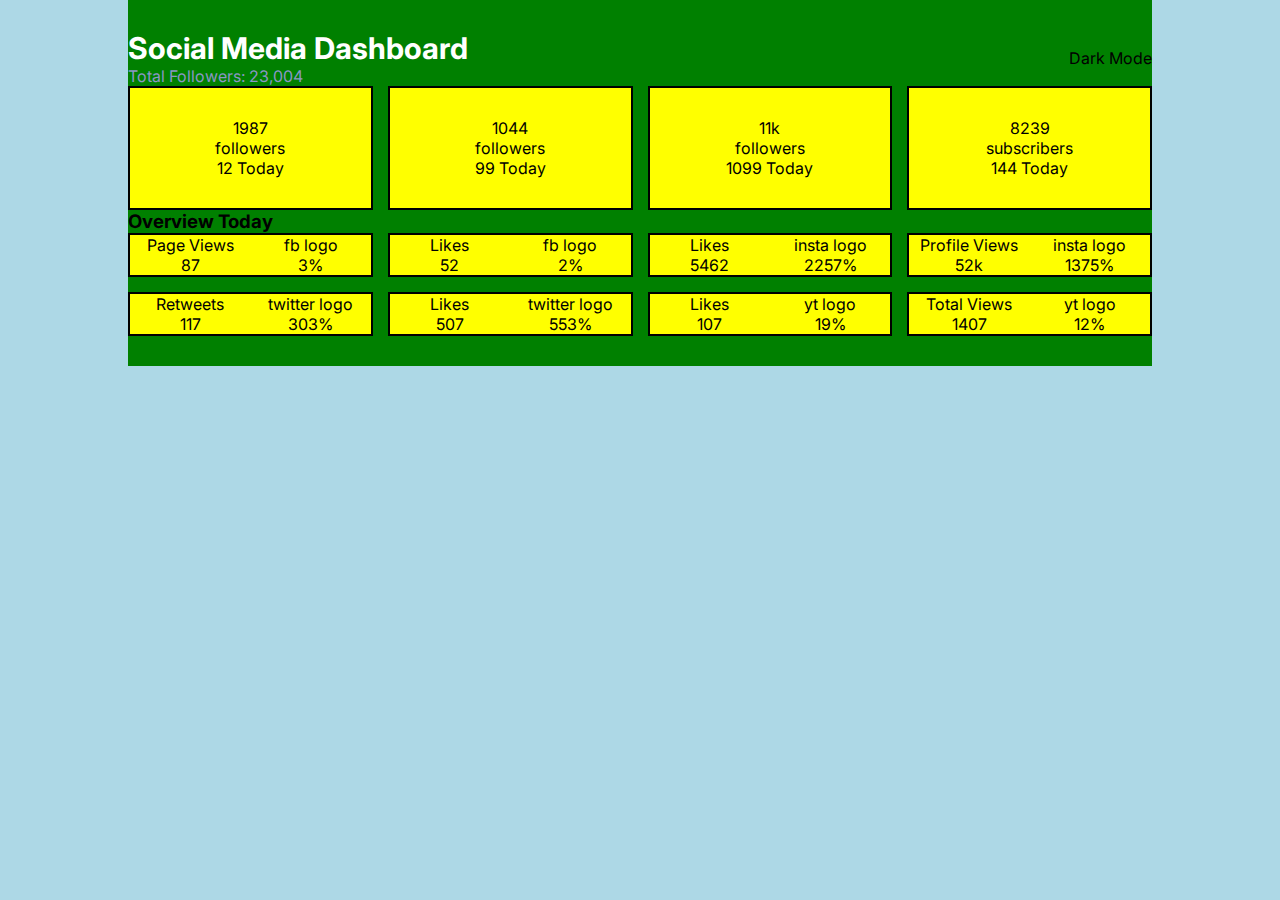
==== socialMediaDashboard/index.html @ 76df914e "/" ====
<!DOCTYPE html>
<html lang="en">
  <head>
    <meta charset="UTF-8" />
    <meta name="viewport" content="width=device-width, initial-scale=1.0" />
    <title>Document</title>
    <link rel="stylesheet" href="style.css" />
  </head>
  <body>
    <div class="grid-container">
      <header>
        <div id="dashboard">
          <h2>Social Media Dashboard</h2>
          <p>Total Followers: 23,004</p>
        </div>
        <div id="theme">
          <p>Dark Mode</p>
        </div>
      </header>
      <article>
        <div class="social-media">
          <!-- facebook icon -->
          <p>1987</p>
          <p>followers</p>
          <p>12 Today</p>
        </div>

        <div class="social-media">
          <!-- twitter icon -->
          <p>1044</p>
          <p>followers</p>
          <p>99 Today</p>
        </div>

        <div class="social-media">
          <!-- insta icon -->
          <p>11k</p>
          <p>followers</p>
          <p>1099 Today</p>
        </div>

        <div class="social-media">
          <!-- youtube icon -->
          <p>8239</p>
          <p>subscribers</p>
          <p>144 Today</p>
        </div>
      </article>

      <section>
        <h3>Overview Today</h3>
        <div id="details">
          <div class="social-media-details">
            <p>Page Views</p>
            <p>fb logo</p>
            <p>87</p>
            <p>3%</p>
          </div>
          <div class="social-media-details">
            <p>Likes</p>
            <p>fb logo</p>
            <p>52</p>
            <p>2%</p>
          </div>
          <div class="social-media-details">
            <p>Likes</p>
            <p>insta logo</p>
            <p>5462</p>
            <p>2257%</p>
          </div>
          <div class="social-media-details">
            <p>Profile Views</p>
            <p>insta logo</p>
            <p>52k</p>
            <p>1375%</p>
          </div>
          <div class="social-media-details">
            <p>Retweets</p>
            <p>twitter logo</p>
            <p>117</p>
            <p>303%</p>
          </div>
          <div class="social-media-details">
            <p>Likes</p>
            <p>twitter logo</p>
            <p>507</p>
            <p>553%</p>
          </div>
          <div class="social-media-details">
            <p>Likes</p>
            <p>yt logo</p>
            <p>107</p>
            <p>19%</p>
          </div>
          <div class="social-media-details">
            <p>Total Views</p>
            <p>yt logo</p>
            <p>1407</p>
            <p>12%</p>
          </div>
        </div>
      </section>
    </div>
  </body>
</html>
---- socialMediaDashboard/style.css ----
@import url("https://fonts.googleapis.com/css2?family=Inter:wght@400;700&display=swap");

body {
  font-family: Inter;
  background-color: lightblue;
}

* {
  margin: 0;
  padding: 0;
  box-sizing: border-box;
}

.grid-container {
  display: grid;
  width: 80%;
  background-color: green;
  margin: 0 auto;
  grid-template-columns: 1fr;
  padding: 30px 0;
}

header {
  display: flex;
}

header #dashboard h2 {
  color: white;
  font-size: 30px;
}

header #dashboard p {
  color: hsl(228, 34%, 66%);
}

header #theme {
  margin: auto 0 auto auto;
}

article {
  display: grid;
  grid-template-columns: repeat(4, 1fr);
  grid-gap: 15px;
}

article .social-media {
  padding: 30px;
  background-color: yellow;
  border: 2px solid black;
  text-align: center;
}

#details {
  display: grid;
  grid-template-columns: repeat(4, 1fr);
  grid-template-rows: 1fr;
  grid-gap: 15px;
}

.social-media-details {
  /* padding: 10px; */
  background-color: yellow;
  border: 2px solid black;
  text-align: center;
  display: grid;
  grid-template-columns: 1fr 1fr;
}
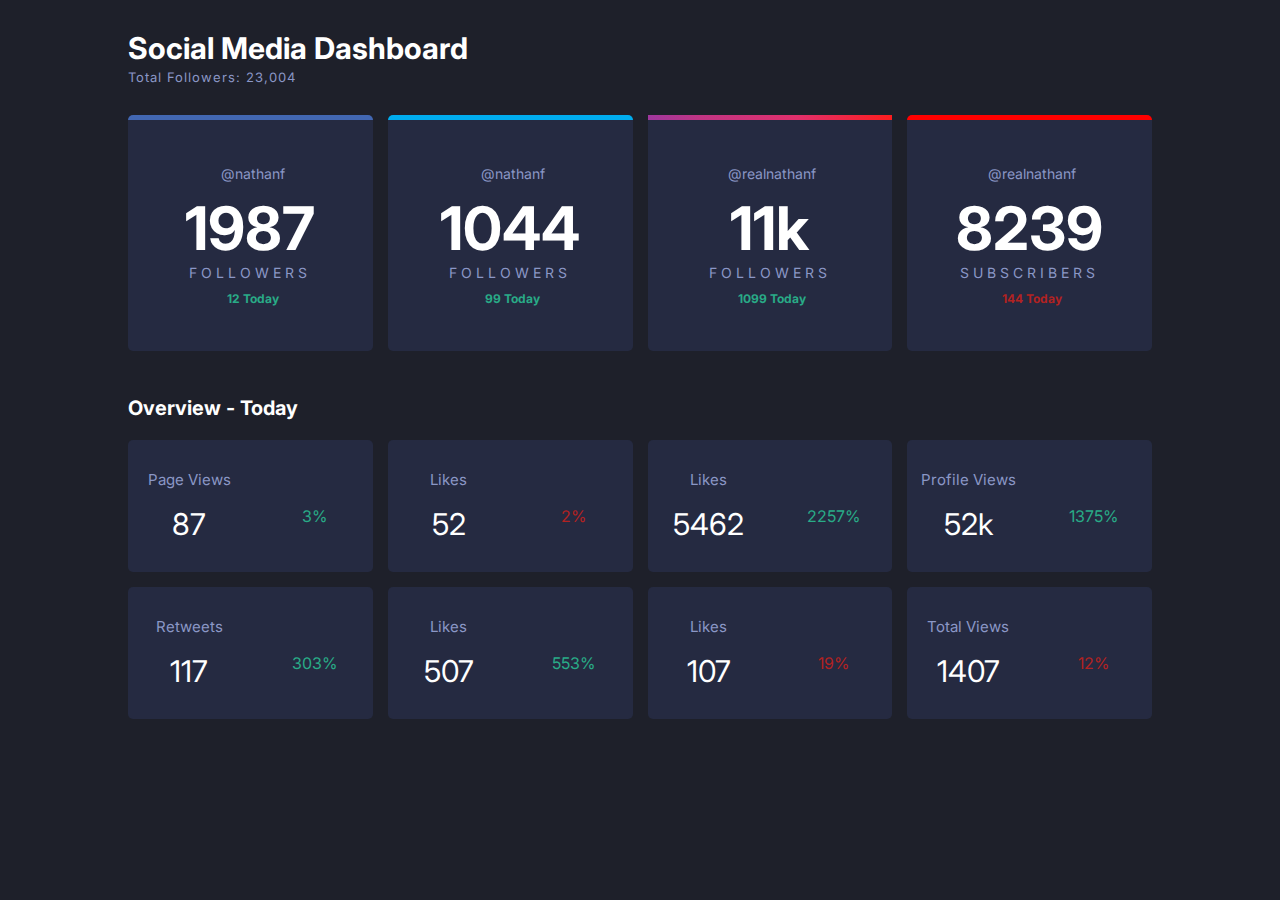
==== commit 6ff13856: "just need to add some media queries" ====
--- a/socialMediaDashboard/index.html
+++ b/socialMediaDashboard/index.html
@@ -4,99 +4,148 @@
     <meta charset="UTF-8" />
     <meta name="viewport" content="width=device-width, initial-scale=1.0" />
     <title>Document</title>
+    <link
+      rel="stylesheet"
+      href="https://cdnjs.cloudflare.com/ajax/libs/font-awesome/5.15.1/css/all.min.css"
+      integrity="sha512-+4zCK9k+qNFUR5X+cKL9EIR+ZOhtIloNl9GIKS57V1MyNsYpYcUrUeQc9vNfzsWfV28IaLL3i96P9sdNyeRssA=="
+      crossorigin="anonymous"
+    />
     <link rel="stylesheet" href="style.css" />
   </head>
   <body>
     <div class="grid-container">
       <header>
-        <div id="dashboard">
-          <h2>Social Media Dashboard</h2>
-          <p>Total Followers: 23,004</p>
-        </div>
-        <div id="theme">
-          <p>Dark Mode</p>
-        </div>
+        <h2>Social Media Dashboard</h2>
+        <p>Total Followers: 23,004</p>
       </header>
       <article>
-        <div class="social-media">
-          <!-- facebook icon -->
+        <div class="social-media facebook">
+          <div class="social-handle">
+            <i class="fab fa-facebook-square fa-lg"></i>
+            <p>@nathanf</p>
+          </div>
           <p>1987</p>
           <p>followers</p>
-          <p>12 Today</p>
+          <div class="today-stat positive">
+            <i class="fas fa-sort-up"></i>
+            <p>12 Today</p>
+          </div>
         </div>
 
-        <div class="social-media">
-          <!-- twitter icon -->
+        <div class="social-media twitter">
+          <div class="social-handle">
+            <i class="fab fa-twitter fa-lg"></i>
+            <p>@nathanf</p>
+          </div>
           <p>1044</p>
           <p>followers</p>
-          <p>99 Today</p>
+          <div class="today-stat positive">
+            <i class="fas fa-sort-up"></i>
+            <p>99 Today</p>
+          </div>
         </div>
 
-        <div class="social-media">
-          <!-- insta icon -->
+        <div class="social-media instagram">
+          <div class="social-handle">
+            <i class="fab fa-instagram fa-lg"></i>
+            <p>@realnathanf</p>
+          </div>
           <p>11k</p>
           <p>followers</p>
-          <p>1099 Today</p>
+          <div class="today-stat positive">
+            <i class="fas fa-sort-up"></i>
+            <p>1099 Today</p>
+          </div>
         </div>
 
-        <div class="social-media">
-          <!-- youtube icon -->
+        <div class="social-media youtube">
+          <div class="social-handle">
+            <i class="fab fa-youtube fa-lg"></i>
+            <p>@realnathanf</p>
+          </div>
           <p>8239</p>
           <p>subscribers</p>
-          <p>144 Today</p>
+          <div class="today-stat negative">
+            <i class="fas fa-sort-down"></i>
+            <p>144 Today</p>
+          </div>
         </div>
       </article>
 
       <section>
-        <h3>Overview Today</h3>
+        <h3>Overview - Today</h3>
         <div id="details">
           <div class="social-media-details">
             <p>Page Views</p>
-            <p>fb logo</p>
+            <i class="fab fa-facebook-square fa-lg"></i>
             <p>87</p>
-            <p>3%</p>
+            <div class="today-stat positive">
+              <i class="fas fa-sort-up"></i>
+              <p>3%</p>
+            </div>
           </div>
           <div class="social-media-details">
             <p>Likes</p>
-            <p>fb logo</p>
+            <i class="fab fa-facebook-square fa-lg"></i>
             <p>52</p>
-            <p>2%</p>
+            <div class="today-stat negative">
+              <i class="fas fa-sort-down"></i>
+              <p>2%</p>
+            </div>
           </div>
           <div class="social-media-details">
             <p>Likes</p>
-            <p>insta logo</p>
+            <i class="fab fa-instagram fa-lg"></i>
             <p>5462</p>
-            <p>2257%</p>
+            <div class="today-stat positive">
+              <i class="fas fa-sort-up"></i>
+              <p>2257%</p>
+            </div>
           </div>
           <div class="social-media-details">
             <p>Profile Views</p>
-            <p>insta logo</p>
+            <i class="fab fa-instagram fa-lg"></i>
             <p>52k</p>
-            <p>1375%</p>
+            <div class="today-stat positive">
+              <i class="fas fa-sort-up"></i>
+              <p>1375%</p>
+            </div>
           </div>
           <div class="social-media-details">
             <p>Retweets</p>
-            <p>twitter logo</p>
+            <i class="fab fa-twitter fa-lg"></i>
             <p>117</p>
-            <p>303%</p>
+            <div class="today-stat positive">
+              <i class="fas fa-sort-up"></i>
+              <p>303%</p>
+            </div>
           </div>
           <div class="social-media-details">
             <p>Likes</p>
-            <p>twitter logo</p>
+            <i class="fab fa-twitter fa-lg"></i>
             <p>507</p>
-            <p>553%</p>
+            <div class="today-stat positive">
+              <i class="fas fa-sort-up"></i>
+              <p>553%</p>
+            </div>
           </div>
           <div class="social-media-details">
             <p>Likes</p>
-            <p>yt logo</p>
+            <i class="fab fa-youtube fa-lg"></i>
             <p>107</p>
-            <p>19%</p>
+            <div class="today-stat negative">
+              <i class="fas fa-sort-down"></i>
+              <p>19%</p>
+            </div>
           </div>
           <div class="social-media-details">
             <p>Total Views</p>
-            <p>yt logo</p>
+            <i class="fab fa-youtube fa-lg"></i>
             <p>1407</p>
-            <p>12%</p>
+            <div class="today-stat negative">
+              <i class="fas fa-sort-down"></i>
+              <p>12%</p>
+            </div>
           </div>
         </div>
       </section>
--- a/socialMediaDashboard/style.css
+++ b/socialMediaDashboard/style.css
@@ -1,8 +1,25 @@
 @import url("https://fonts.googleapis.com/css2?family=Inter:wght@400;700&display=swap");
+
+:root {
+  --facebook-color: #4267b2;
+  --instagram-color: linear-gradient(
+    45deg,
+    #405de6,
+    #5851db,
+    #833ab4,
+    #c13584,
+    #e1306c,
+    #fd1d1d
+  );
+  --twitter-color: #00acee;
+  --youtube-color: #ff0000;
+  --text-color: hsl(228, 34%, 66%);
+  --bg-card: hsl(228, 28%, 20%);
+}
 
 body {
   font-family: Inter;
-  background-color: lightblue;
+  background-color: hsl(230, 17%, 14%);
 }
 
 * {
@@ -14,7 +31,6 @@
 .grid-container {
   display: grid;
   width: 80%;
-  background-color: green;
   margin: 0 auto;
   grid-template-columns: 1fr;
   padding: 30px 0;
@@ -22,19 +38,20 @@
 
 header {
   display: flex;
+  flex-direction: column;
+  margin-bottom: 30px;
 }
 
-header #dashboard h2 {
+header h2 {
   color: white;
   font-size: 30px;
 }
 
-header #dashboard p {
-  color: hsl(228, 34%, 66%);
-}
-
-header #theme {
-  margin: auto 0 auto auto;
+header p {
+  color: var(--text-color);
+  font-size: 13px;
+  margin-top: 3px;
+  letter-spacing: 1px;
 }
 
 article {
@@ -44,10 +61,93 @@
 }
 
 article .social-media {
-  padding: 30px;
-  background-color: yellow;
-  border: 2px solid black;
+  padding: 45px 0;
+  background-color: var(--bg-card);
+  border-radius: 5px;
   text-align: center;
+  display: flex;
+  flex-direction: column;
+}
+
+.facebook {
+  border-top: 5px solid var(--facebook-color);
+}
+
+.fa-facebook-square {
+  color: var(--facebook-color);
+}
+
+.twitter {
+  border-top: 5px solid var(--twitter-color);
+}
+
+.fa-twitter {
+  color: var(--twitter-color);
+}
+
+.instagram {
+  border-top: 5px solid;
+  border-image-source: var(--instagram-color);
+  border-image-slice: 1;
+}
+
+.fa-instagram {
+  background: var(--instagram-color);
+  -webkit-background-clip: text;
+  -webkit-text-fill-color: transparent;
+}
+
+.youtube {
+  border-top: 5px solid var(--youtube-color);
+}
+
+.fa-youtube {
+  color: var(--youtube-color);
+}
+
+article .social-handle,
+.today-stat {
+  display: flex;
+  justify-content: center;
+}
+
+article .social-handle i,
+article .today-stat i {
+  margin-top: auto;
+  margin-right: 5px;
+}
+
+article .social-media .social-handle p {
+  color: var(--text-color);
+  font-size: 14px;
+}
+
+article .social-media p:nth-last-of-type(2) {
+  font-size: 60px;
+  font-weight: bold;
+  color: white;
+  margin-top: 10px;
+}
+
+article .social-media p:nth-child(2n + 1) {
+  color: var(--text-color);
+  letter-spacing: 4px;
+  text-transform: uppercase;
+  font-size: 14px;
+  margin-bottom: 10px;
+}
+
+article .today-stat {
+  font-size: 12px;
+  font-weight: bold;
+}
+
+.positive {
+  color: #29ab87;
+}
+
+.negative {
+  color: #b22222;
 }
 
 #details {
@@ -57,11 +157,37 @@
   grid-gap: 15px;
 }
 
+section h3 {
+  font-size: 20px;
+  color: white;
+  margin-top: 45px;
+  margin-bottom: 20px;
+}
+
 .social-media-details {
-  /* padding: 10px; */
-  background-color: yellow;
-  border: 2px solid black;
+  padding: 30px 0;
+  background-color: var(--bg-card);
+  border-radius: 5px;
   text-align: center;
   display: grid;
   grid-template-columns: 1fr 1fr;
+  grid-template-rows: 1fr 1fr;
 }
+
+.social-media-details p:nth-child(1) {
+  color: var(--text-color);
+  font-size: 15px;
+}
+
+.social-media-details p:nth-child(3) {
+  color: white;
+  font-size: 30px;
+}
+
+.social-media-details .today-stat {
+  vertical-align: m;
+}
+
+.social-media-details .today-stat i {
+  margin-right: 5px;
+}
